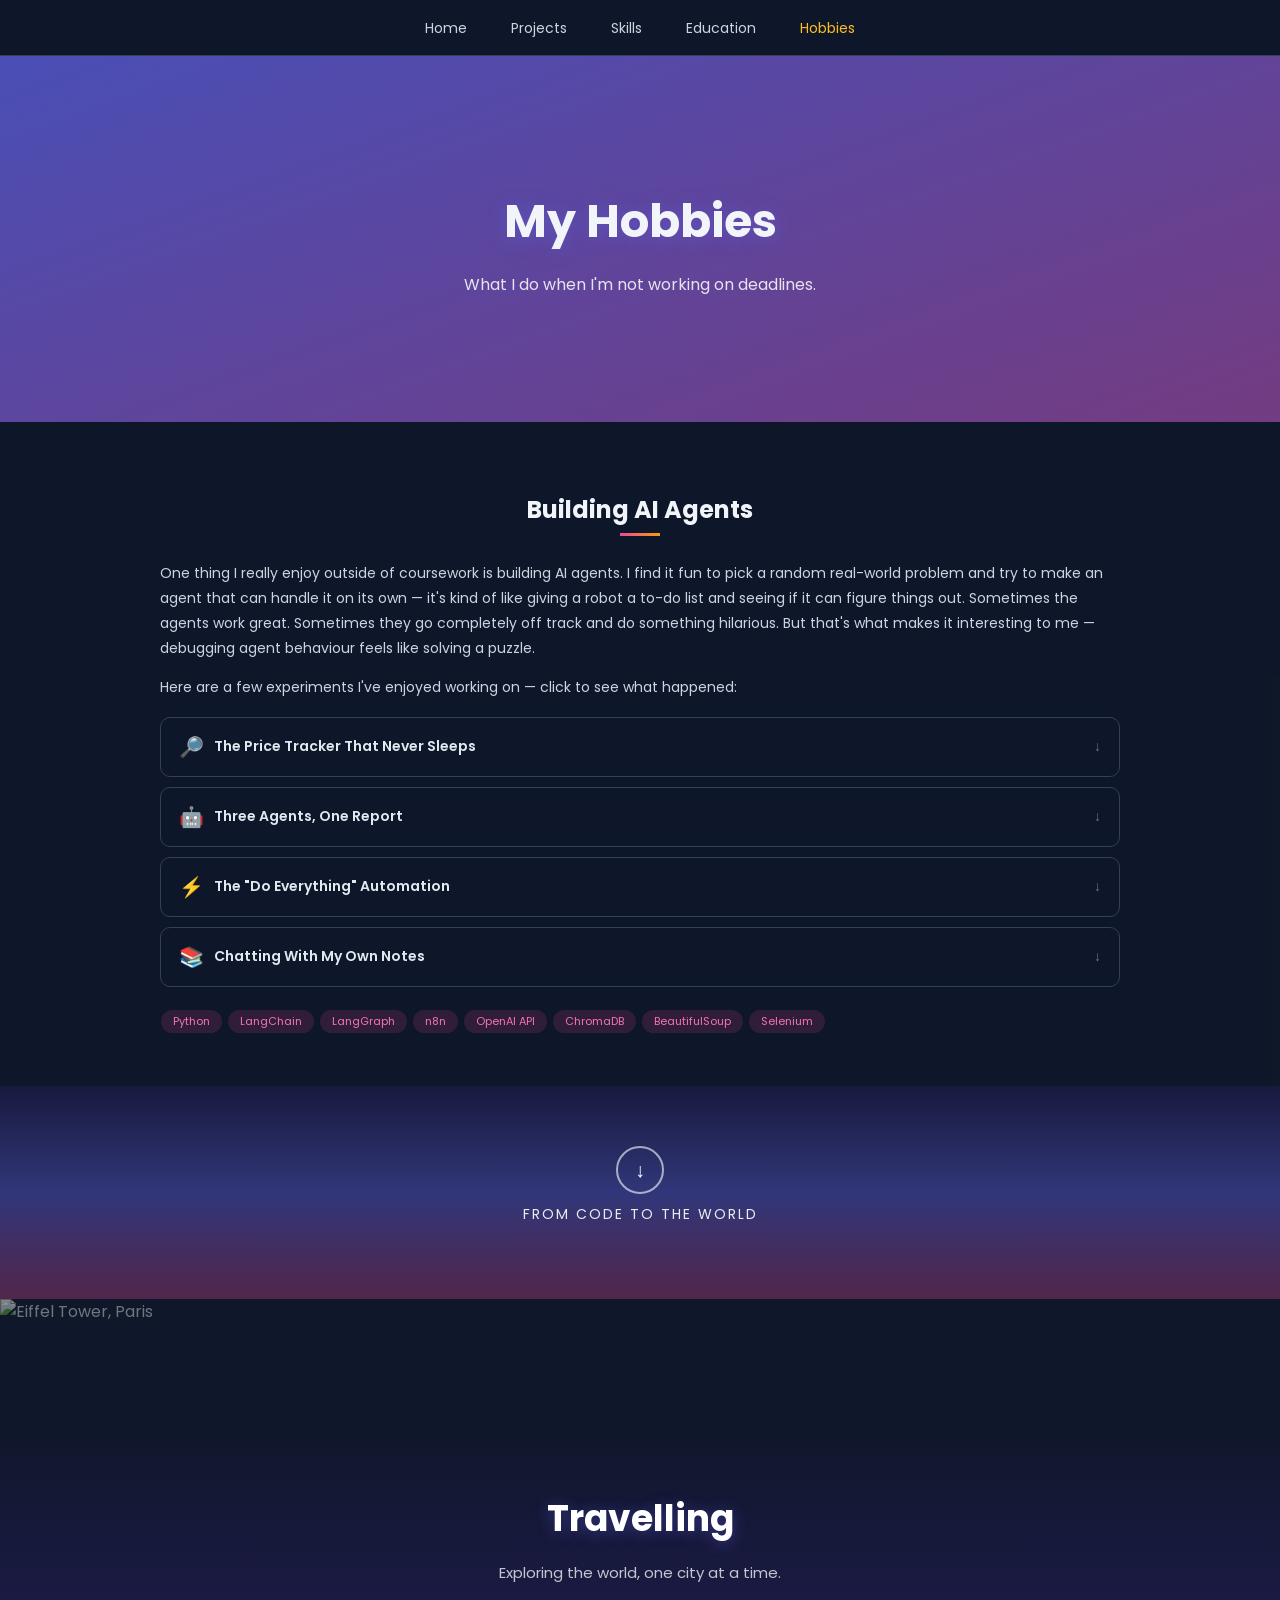
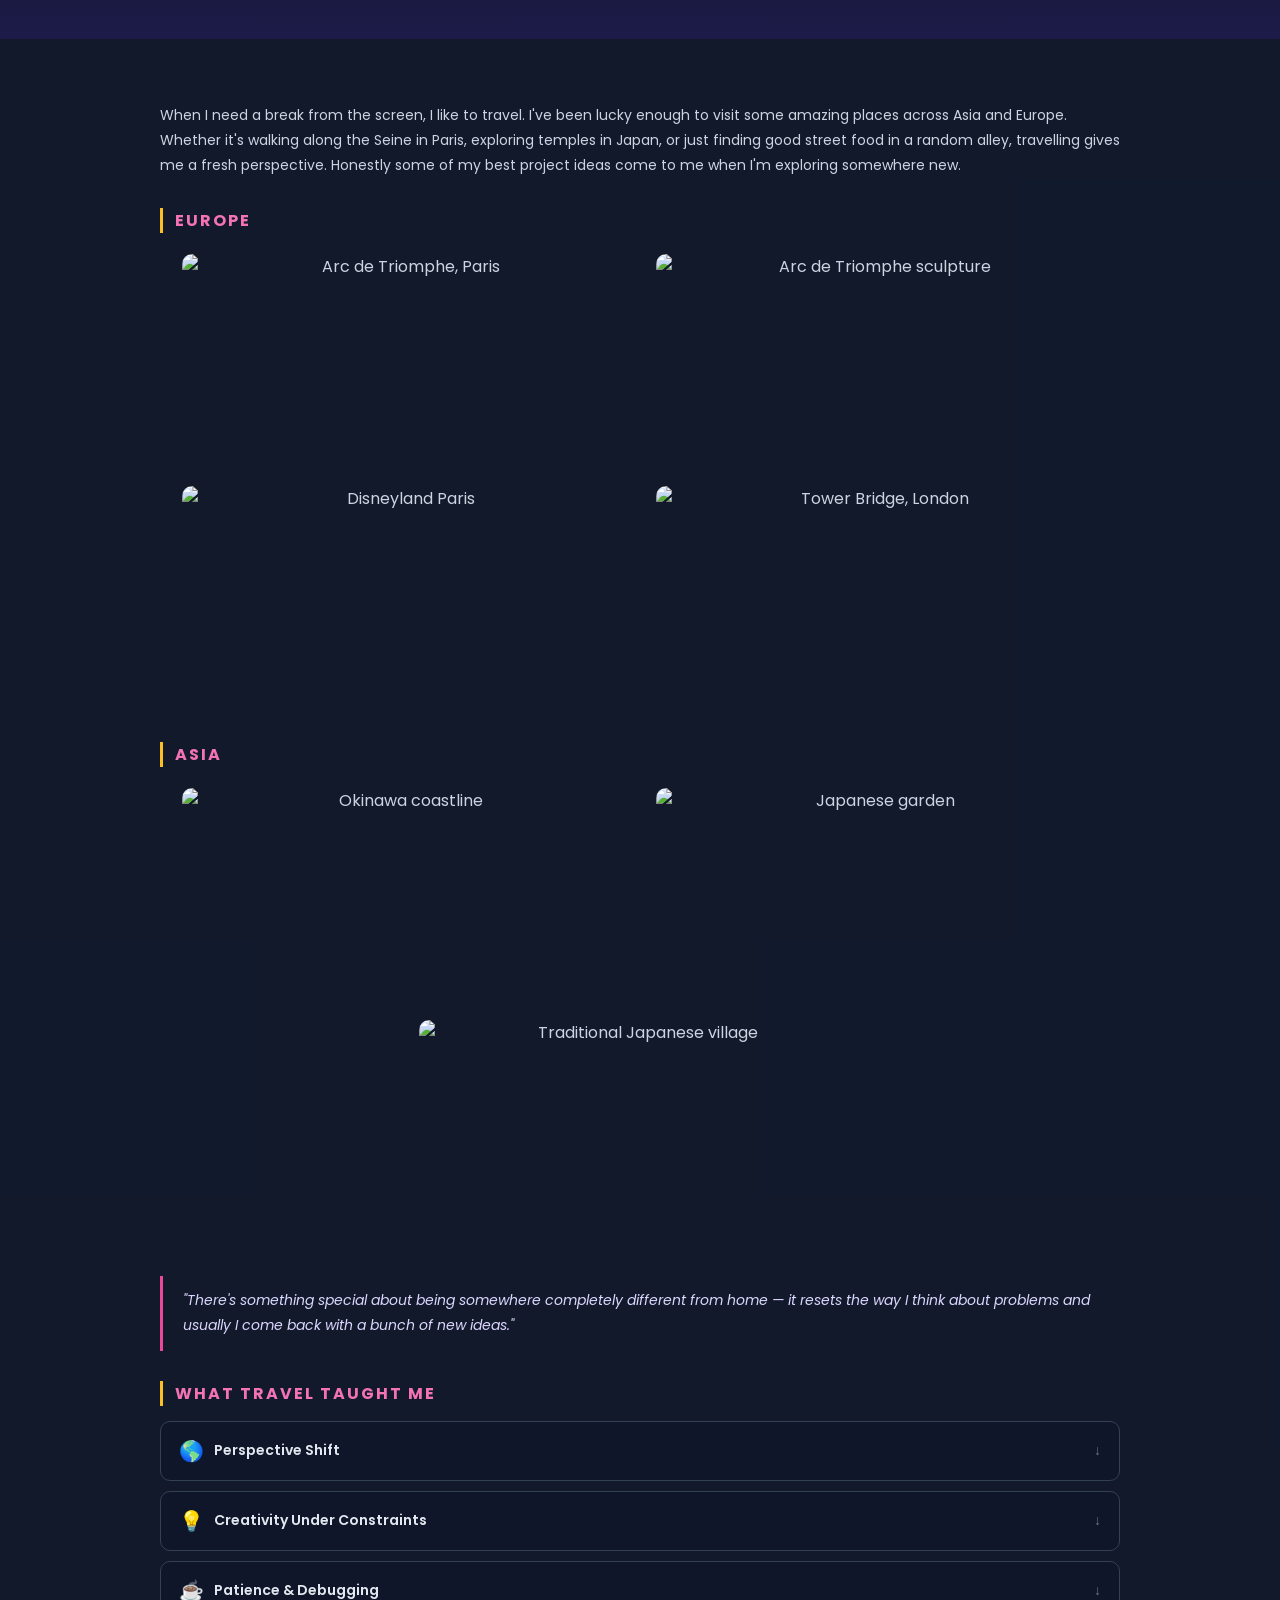
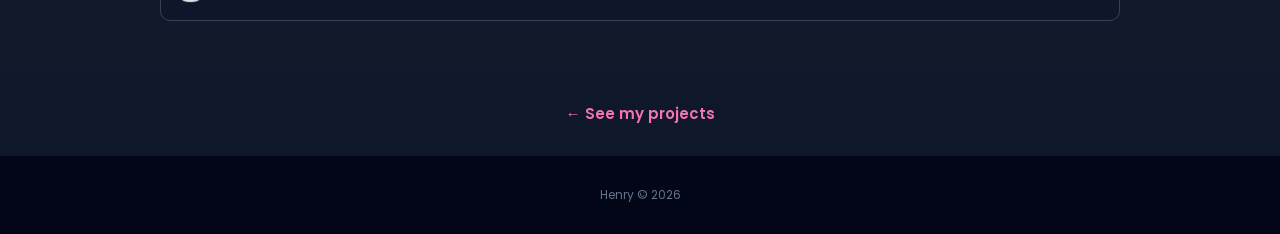
==== hobby.html @ e1df0054 "Add files via upload" ====
<!DOCTYPE html>
<html lang="en">
<head>
    <meta charset="UTF-8">
    <meta name="viewport" content="width=device-width, initial-scale=1.0">
    <title>Henry - Hobbies</title>
    <link rel="stylesheet" href="https://fonts.googleapis.com/css?family=Poppins:400,600">
    <link rel="stylesheet" href="style.css">
</head>
<body>

<nav class="topnav">
    <a href="index.html">Home</a>
    <a href="index.html#projects">Projects</a>
    <a href="index.html#skills">Skills</a>
    <a href="index.html#education">Education</a>
    <a href="hobby.html" class="active">Hobbies</a>
</nav>

<div class="hero" id="top">
    <video autoplay muted loop playsinline class="hero-video">
        <source src="https://assets.mixkit.co/videos/4394/4394-720.mp4" type="video/mp4">
    </video>
    <div class="hero-overlay">
        <h1 class="slide-up">My Hobbies</h1>
        <p class="tagline slide-up delay-1">What I do when I'm not working on deadlines.</p>
    </div>
</div>

<div class="section about-bg" id="agents" style="background-image: url('images/japan-garden-hd.jpg')">
    <div class="wrap">
        <h2>Building AI Agents</h2>
        <div class="line"></div>
        <p>One thing I really enjoy outside of coursework is building AI agents. I find it
        fun to pick a random real-world problem and try to make an agent that can handle it on
        its own &mdash; it's kind of like giving a robot a to-do list and seeing if it can figure
        things out. Sometimes the agents work great. Sometimes they go completely off track
        and do something hilarious. But that's what makes it interesting to me &mdash; debugging
        agent behaviour feels like solving a puzzle.</p>

        <p>Here are a few experiments I've enjoyed working on &mdash; click to see what happened:</p>

        <div class="experiment-list">
            <div class="lesson-card">
                <input type="checkbox" id="exp-1" class="lesson-toggle">
                <label for="exp-1" class="lesson-header">
                    <span class="lesson-icon">&#128270;</span>
                    <span>The Price Tracker That Never Sleeps</span>
                    <span class="lesson-arrow">&darr;</span>
                </label>
                <div class="lesson-body">
                    <p>I built a scraping agent that monitors competitor prices across e-commerce sites
                    every few hours. The fun part was watching it handle sites that kept changing their
                    HTML layout &mdash; I had to teach it to adapt on the fly using Playwright and
                    BeautifulSoup. It now sends me a Telegram alert whenever a price drops by more than
                    10%.</p>
                </div>
            </div>
            <div class="lesson-card">
                <input type="checkbox" id="exp-2" class="lesson-toggle">
                <label for="exp-2" class="lesson-header">
                    <span class="lesson-icon">&#129302;</span>
                    <span>Three Agents, One Report</span>
                    <span class="lesson-arrow">&darr;</span>
                </label>
                <div class="lesson-body">
                    <p>I tried setting up a multi-agent pipeline where Agent A scrapes news articles,
                    Agent B cleans and extracts key facts, and Agent C writes a summary report. The
                    first few runs were a disaster &mdash; Agent C once wrote a report entirely about
                    football because Agent B passed it the wrong data. Getting them to coordinate
                    properly using LangGraph taught me a lot about error handling and pipeline design.</p>
                </div>
            </div>
            <div class="lesson-card">
                <input type="checkbox" id="exp-3" class="lesson-toggle">
                <label for="exp-3" class="lesson-header">
                    <span class="lesson-icon">&#9889;</span>
                    <span>The "Do Everything" Automation</span>
                    <span class="lesson-arrow">&darr;</span>
                </label>
                <div class="lesson-body">
                    <p>I got really into n8n for a while and tried to automate my entire morning
                    routine &mdash; pull overnight emails, summarise them with an LLM, check my calendar,
                    and send me a daily briefing on Telegram before I even wake up. It mostly works,
                    except the one time it summarised a spam email as "urgent business opportunity"
                    and I almost replied to it.</p>
                </div>
            </div>
            <div class="lesson-card">
                <input type="checkbox" id="exp-4" class="lesson-toggle">
                <label for="exp-4" class="lesson-header">
                    <span class="lesson-icon">&#128218;</span>
                    <span>Chatting With My Own Notes</span>
                    <span class="lesson-arrow">&darr;</span>
                </label>
                <div class="lesson-body">
                    <p>I built a RAG agent that indexes all my university lecture notes and lets me
                    ask questions in plain English. Instead of searching through dozens of PDFs before
                    an exam, I can just ask "What's the difference between LSTM and GRU?" and get an
                    answer with the exact source. It's genuinely the most useful thing I've built for
                    myself.</p>
                </div>
            </div>
        </div>

        <div class="pill-list" style="margin-top: 20px;">
            <span class="pill">Python</span>
            <span class="pill">LangChain</span>
            <span class="pill">LangGraph</span>
            <span class="pill">n8n</span>
            <span class="pill">OpenAI API</span>
            <span class="pill">ChromaDB</span>
            <span class="pill">BeautifulSoup</span>
            <span class="pill">Selenium</span>
        </div>
    </div>
</div>

<div class="hobby-divider" style="background-image: url('images/japan-garden-hd.jpg')">
    <div class="hobby-divider-overlay">
        <span class="hobby-divider-icon">&darr;</span>
        <p>From code to the world</p>
    </div>
</div>

<div class="travel-banner" id="travel">
    <img src="images/paris-eiffel-hd.jpg" alt="Eiffel Tower, Paris">
    <div class="travel-banner-text">
        <h2>Travelling</h2>
        <p>Exploring the world, one city at a time.</p>
    </div>
</div>

<div class="section section-dark about-bg" style="background-image: url('images/tower-bridge-hd.jpg')">
    <div class="wrap">
        <p>When I need a break from the screen, I like to travel. I've been lucky enough to
        visit some amazing places across Asia and Europe. Whether it's walking along the Seine
        in Paris, exploring temples in Japan, or just finding good street food in a random
        alley, travelling gives me a fresh perspective. Honestly some of my best project ideas
        come to me when I'm exploring somewhere new.</p>

        <h3 class="dest-title">Europe</h3>
        <div class="dest-grid">
            <div class="dest-card">
                <img src="images/paris-arc.png" alt="Arc de Triomphe, Paris">
                <div class="dest-overlay">
                    <span class="dest-label">Arc de Triomphe</span>
                    <span class="dest-location">Paris, France</span>
                </div>
            </div>
            <div class="dest-card">
                <img src="images/paris-sculpture.png" alt="Arc de Triomphe sculpture">
                <div class="dest-overlay">
                    <span class="dest-label">Le Triomphe</span>
                    <span class="dest-location">Paris, France</span>
                </div>
            </div>
            <div class="dest-card">
                <img src="images/paris-disney.png" alt="Disneyland Paris">
                <div class="dest-overlay">
                    <span class="dest-label">Disneyland</span>
                    <span class="dest-location">Paris, France</span>
                </div>
            </div>
            <div class="dest-card">
                <img src="images/london-bridge.png" alt="Tower Bridge, London">
                <div class="dest-overlay">
                    <span class="dest-label">Tower Bridge</span>
                    <span class="dest-location">London, UK</span>
                </div>
            </div>
        </div>

        <h3 class="dest-title">Asia</h3>
        <div class="dest-grid">
            <div class="dest-card">
                <img src="images/okinawa-ocean.png" alt="Okinawa coastline">
                <div class="dest-overlay">
                    <span class="dest-label">Cape Manzamo</span>
                    <span class="dest-location">Okinawa, Japan</span>
                </div>
            </div>
            <div class="dest-card">
                <img src="images/japan-garden.png" alt="Japanese garden">
                <div class="dest-overlay">
                    <span class="dest-label">Traditional Garden</span>
                    <span class="dest-location">Kobe, Japan</span>
                </div>
            </div>
            <div class="dest-card">
                <img src="images/japan-street.png" alt="Traditional Japanese village">
                <div class="dest-overlay">
                    <span class="dest-label">Ise Old Town</span>
                    <span class="dest-location">Mie, Japan</span>
                </div>
            </div>
        </div>

        <div class="travel-quote">
            <p>"There's something special about being somewhere completely different from home &mdash;
            it resets the way I think about problems and usually I come back with a bunch of
            new ideas."</p>
        </div>

        <h3 class="dest-title">What Travel Taught Me</h3>
        <div class="travel-lessons">
            <div class="lesson-card">
                <input type="checkbox" id="lesson-1" class="lesson-toggle">
                <label for="lesson-1" class="lesson-header">
                    <span class="lesson-icon">&#127758;</span>
                    <span>Perspective Shift</span>
                    <span class="lesson-arrow">&darr;</span>
                </label>
                <div class="lesson-body">
                    <p>Seeing how different cultures solve everyday problems &mdash; from Tokyo's train system
                    to London's public signage &mdash; changed how I approach UX and system design. Simple
                    solutions that just work are always the hardest to build.</p>
                </div>
            </div>
            <div class="lesson-card">
                <input type="checkbox" id="lesson-2" class="lesson-toggle">
                <label for="lesson-2" class="lesson-header">
                    <span class="lesson-icon">&#128161;</span>
                    <span>Creativity Under Constraints</span>
                    <span class="lesson-arrow">&darr;</span>
                </label>
                <div class="lesson-body">
                    <p>Navigating a city where I don't speak the language forced me to think creatively.
                    That same resourcefulness carries into coding &mdash; when the obvious solution won't
                    work, I've learned to look at the problem from a completely different angle.</p>
                </div>
            </div>
            <div class="lesson-card">
                <input type="checkbox" id="lesson-3" class="lesson-toggle">
                <label for="lesson-3" class="lesson-header">
                    <span class="lesson-icon">&#9749;</span>
                    <span>Patience &amp; Debugging</span>
                    <span class="lesson-arrow">&darr;</span>
                </label>
                <div class="lesson-body">
                    <p>Getting lost in Osaka at midnight with a dead phone taught me patience like no
                    production bug ever could. Travel and debugging share the same truth: stay calm,
                    break the problem into smaller pieces, and keep moving forward.</p>
                </div>
            </div>
        </div>
    </div>
</div>

<div class="back-link">
    <a href="index.html#projects">&#8592; See my projects</a>
</div>

<footer class="footer">
    <p>Henry &copy; 2026</p>
</footer>

</body>
</html>
---- style.css ----
html {
    scroll-behavior: smooth;
}

body {
    font-family: 'Poppins', sans-serif;
    margin: 0;
    background-color: #0f172a;
    color: #cbd5e1;
}

h1, h2, h3 {
    color: #f1f5f9;
}

a {
    color: #f472b6;
}

@keyframes fadeInUp {
    from { opacity: 0; transform: translateY(20px); }
    to { opacity: 1; transform: translateY(0); }
}

@keyframes gradient-shift {
    0% { background-position: 0% 50%; }
    50% { background-position: 100% 50%; }
    100% { background-position: 0% 50%; }
}


.topnav {
    position: sticky;
    top: 0;
    background: rgba(15,23,42,0.95);
    text-align: center;
    padding: 15px 0;
    z-index: 10;
    border-bottom: 1px solid #334155;
}

.topnav a {
    color: #cbd5e1;
    text-decoration: none;
    padding: 10px 20px;
    font-size: 14px;
    transition: 0.3s;
}

.topnav a:hover {
    color: #f472b6;
}

.topnav a.active {
    color: #fbbf24;
}

.hero {
    position: relative;
    overflow: hidden;
}

.hero-video {
    position: absolute;
    top: 0;
    left: 0;
    width: 100%;
    height: 100%;
    object-fit: cover;
}

.hero-overlay {
    position: relative;
    background: linear-gradient(160deg, rgba(99,102,241,0.7), rgba(236,72,153,0.55), rgba(245,158,11,0.4));
    background-size: 300% 300%;
    animation: gradient-shift 8s ease infinite;
    text-align: center;
    padding: 100px 30px;
    color: #fff;
}

.hero-photo {
    width: 120px;
    height: 120px;
    border-radius: 50%;
    object-fit: cover;
    border: 4px solid rgba(255,255,255,0.7);
    box-shadow: 0 0 25px rgba(236,72,153,0.4);
    margin-bottom: 15px;
}

.hero h1 {
    font-size: 46px;
    margin-bottom: 5px;
    text-shadow: 0 2px 18px rgba(99,102,241,0.4);
}

.hero .tagline {
    font-size: 16px;
    color: rgba(255,255,255,0.85);
    margin-bottom: 25px;
}

.hero-stats span {
    display: inline-block;
    background-color: rgba(15,23,42,0.7);
    color: #fff;
    padding: 8px 18px;
    border-radius: 20px;
    font-size: 13px;
    margin: 4px;
    border: 1px solid rgba(255,255,255,0.25);
    transition: 0.3s;
}

.hero-stats span:hover {
    background-color: rgba(236,72,153,0.6);
    transform: translateY(-2px);
}

@keyframes slide-up {
    from { transform: translateY(35px); opacity: 0; }
    to { transform: translateY(0); opacity: 1; }
}

@keyframes bounce-down {
    0%, 100% { transform: translateY(0); }
    50% { transform: translateY(10px); }
}

.scroll-hint {
    display: inline-block;
    margin-top: 22px;
    font-size: 26px;
    color: rgba(255,255,255,0.6);
    animation: bounce-down 1.8s ease-in-out infinite;
}

.quick-links {
    text-align: center;
    margin-top: 18px;
}

.quick-link {
    display: inline-block;
    background: #1e293b;
    border: 1px solid #334155;
    border-radius: 14px;
    padding: 14px 22px;
    margin: 6px;
    text-align: center;
    text-decoration: none;
    color: #e2e8f0;
    transition: 0.3s;
    vertical-align: top;
    width: 18%;
}

.quick-link:hover {
    transform: translateY(-4px);
    box-shadow: 0 8px 24px rgba(236,72,153,0.2);
    border-color: #ec4899;
    color: #f472b6;
}

.quick-icon {
    display: block;
    font-size: 24px;
    margin-bottom: 6px;
}

.quick-title {
    font-size: 12px;
    color: #f1f5f9;
    font-weight: 600;
}

.slide-up {
    animation: slide-up 0.9s ease forwards;
}

.delay-1 {
    opacity: 0;
    animation-delay: 0.25s;
}

.delay-2 {
    opacity: 0;
    animation-delay: 0.5s;
}

@keyframes scroll-left {
    from { transform: translateX(0); }
    to { transform: translateX(-50%); }
}

.marquee {
    overflow: hidden;
    white-space: nowrap;
    background: linear-gradient(90deg, #6366f1, #ec4899, #f59e0b, #06b6d4);
    padding: 10px 0;
}

.marquee-track {
    display: inline-block;
    animation: scroll-left 25s linear infinite;
}

.marquee-track span {
    font-size: 13px;
    color: #fff;
    font-weight: 600;
    padding: 0 20px;
}

.parallax {
    background-attachment: fixed;
    background-position: center;
    background-size: cover;
    height: 220px;
}

.section {
    padding: 50px 0;
}

.section-dark {
    background-color: #1e293b;
}

.wrap {
    max-width: 960px;
    margin: 0 auto;
    padding: 0 30px;
}

.section h2 {
    text-align: center;
    margin-bottom: 6px;
    font-size: 24px;
}

.line {
    width: 40px;
    height: 3px;
    background: linear-gradient(90deg, #ec4899, #f59e0b);
    margin: 0 auto 25px auto;
}

.section p {
    line-height: 1.8;
    font-size: 14px;
}

.about-bg {
    background-size: cover;
    background-position: center;
    background-attachment: fixed;
    position: relative;
}

.about-bg::before {
    content: '';
    position: absolute;
    top: 0;
    left: 0;
    right: 0;
    bottom: 0;
    background: rgba(15,23,42,0.88);
}

.about-bg .wrap {
    position: relative;
}

.about-row {
    text-align: center;
}

.about-photo {
    display: inline-block;
    width: 150px;
    height: 150px;
    border-radius: 50%;
    border: 3px solid #ec4899;
    object-fit: cover;
    margin-bottom: 15px;
    transition: 0.4s;
}

.about-photo:hover {
    box-shadow: 0 5px 25px rgba(236,72,153,0.35);
}

.about-hint {
    font-size: 13px;
    color: #e2e8f0;
    text-align: center;
    background: rgba(15,23,42,0.7);
    display: inline-block;
    padding: 4px 14px;
    border-radius: 20px;
    margin-bottom: 14px;
}

.about-radio {
    display: none;
}

.about-bubbles {
    text-align: center;
    margin-bottom: 12px;
}

.about-bubble {
    display: inline-block;
    padding: 9px 20px;
    margin: 5px;
    border-radius: 25px;
    font-size: 13px;
    cursor: pointer;
    background: #1e293b;
    color: #f9a8d4;
    font-weight: 600;
    border: 2px solid #ec4899;
    box-shadow: 0 2px 8px rgba(0,0,0,0.3);
    transition: 0.3s;
}

.about-bubble:hover {
    background-color: rgba(236,72,153,0.22);
    transform: translateY(-3px);
    box-shadow: 0 5px 18px rgba(236,72,153,0.2);
}

#tab-who:checked ~ .about-bubbles label[for="tab-who"],
#tab-journey:checked ~ .about-bubbles label[for="tab-journey"],
#tab-now:checked ~ .about-bubbles label[for="tab-now"],
#tab-travel:checked ~ .about-bubbles label[for="tab-travel"] {
    background: linear-gradient(135deg, #6366f1, #ec4899);
    color: #fff;
    border-color: #6366f1;
    box-shadow: 0 5px 22px rgba(236,72,153,0.35);
}

.about-panel {
    display: none;
    text-align: left;
    animation: fadeInUp 0.4s ease;
    background: rgba(15,23,42,0.9);
    padding: 16px 22px;
    border-radius: 10px;
    border: 1px solid #334155;
    color: #e2e8f0;
    line-height: 1.7;
    font-size: 13.5px;
    margin-bottom: 4px;
}

#tab-who:checked ~ .about-panels #panel-who,
#tab-journey:checked ~ .about-panels #panel-journey,
#tab-now:checked ~ .about-panels #panel-now,
#tab-travel:checked ~ .about-panels #panel-travel {
    display: block;
}

.preview-row {
    text-align: center;
    margin-top: 20px;
}

.preview-card {
    display: inline-block;
    width: 46%;
    margin: 1.5%;
    position: relative;
    overflow: hidden;
    border-radius: 12px;
    vertical-align: top;
}

.preview-card img {
    width: 100%;
    display: block;
    transition: 0.5s;
}

.preview-card:hover img {
    transform: scale(1.06);
    filter: brightness(0.6);
}

.preview-info {
    position: absolute;
    bottom: 0;
    left: 0;
    right: 0;
    background: linear-gradient(transparent, rgba(30,27,75,0.92));
    padding: 50px 20px 20px 20px;
    color: #fff;
}

.preview-info h3 {
    margin-bottom: 6px;
    font-size: 18px;
}

.preview-info p {
    font-size: 13px;
    color: rgba(255,255,255,0.75);
    margin-bottom: 8px;
    line-height: 1.5;
}

.preview-link {
    color: #fbbf24;
    text-decoration: none;
    font-size: 13px;
    font-weight: 600;
    transition: 0.3s;
}

.preview-link:hover {
    color: #fde68a;
}

/* project carousel using hidden radio buttons */
.slide-radio {
    display: none;
}

.slider-wrap {
    overflow: hidden;
    max-width: 920px;
    margin: 0 auto;
    border-radius: 14px;
}

.slider-track {
    display: flex;
    animation: auto-slide 60s infinite;
    transition: transform 0.6s ease;
}

.slider-wrap:hover .slider-track {
    animation-play-state: paused;
}

.slider-wrap:hover .part-track {
    animation-play-state: paused;
}

#proj-1:checked ~ .slider-wrap .slider-track { animation: none; transform: translateX(0); }
#proj-2:checked ~ .slider-wrap .slider-track { animation: none; transform: translateX(-100%); }
#proj-3:checked ~ .slider-wrap .slider-track { animation: none; transform: translateX(-200%); }
#proj-4:checked ~ .slider-wrap .slider-track { animation: none; transform: translateX(-300%); }
#proj-5:checked ~ .slider-wrap .slider-track { animation: none; transform: translateX(-400%); }

@keyframes auto-slide {
    0%, 16%  { transform: translateX(0); }
    20%, 36% { transform: translateX(-100%); }
    40%, 56% { transform: translateX(-200%); }
    60%, 76% { transform: translateX(-300%); }
    80%, 96% { transform: translateX(-400%); }
    100%     { transform: translateX(0); }
}

.slide {
    min-width: 100%;
    box-sizing: border-box;
}

.slide-inner {
    display: flex;
    background: #1e293b;
    border-radius: 14px;
    overflow: hidden;
    border: 1px solid #334155;
    margin: 0 4px;
    min-height: 360px;
}

.slide-img {
    width: 45%;
    height: auto;
    min-height: 360px;
    object-fit: cover;
    object-position: top left;
    background-color: #0f172a;
    flex-shrink: 0;
}

.slide-text {
    flex: 1;
    padding: 28px 28px 20px;
    display: flex;
    flex-direction: column;
    justify-content: center;
}

.proj-category {
    display: inline-block;
    font-size: 10px;
    font-weight: 700;
    text-transform: uppercase;
    letter-spacing: 1.2px;
    padding: 3px 10px;
    border-radius: 20px;
    margin-bottom: 6px;
}

.cat-agent {
    background: rgba(99,102,241,0.2);
    color: #a5b4fc;
}

.cat-data {
    background: rgba(236,72,153,0.2);
    color: #f9a8d4;
}

.cat-app {
    background: rgba(16,185,129,0.2);
    color: #6ee7b7;
}

.cat-pipeline {
    background: rgba(245,158,11,0.2);
    color: #fcd34d;
}

.slide-text h3 {
    margin: 0 0 6px;
    font-size: 19px;
    border-bottom: 2px solid #ec4899;
    padding-bottom: 8px;
}

.slide-text p {
    font-size: 13.5px;
    color: #cbd5e1;
    line-height: 1.75;
    margin: 0;
}

.part-radio {
    display: none;
}

.part-tabs {
    display: flex;
    gap: 0;
    margin-bottom: 12px;
    border-radius: 8px;
    overflow: hidden;
    border: 1px solid #334155;
}

.part-tab {
    flex: 1;
    text-align: center;
    padding: 8px 0;
    font-size: 11px;
    font-weight: 700;
    text-transform: uppercase;
    letter-spacing: 0.6px;
    cursor: pointer;
    background: #0f172a;
    color: #64748b;
    border-right: 1px solid #334155;
    transition: 0.3s;
}

.part-tab:last-child {
    border-right: none;
}

.part-tab:hover {
    color: #f472b6;
    background: #1e293b;
}

input[id$="-p1"]:checked ~ .part-tabs .part-tab:nth-child(1),
input[id$="-p2"]:checked ~ .part-tabs .part-tab:nth-child(2),
input[id$="-p3"]:checked ~ .part-tabs .part-tab:nth-child(3) {
    background: linear-gradient(135deg, #6366f1, #ec4899);
    color: #fff;
    box-shadow: 0 2px 8px rgba(236,72,153,0.2);
}

.part-wrap {
    overflow: hidden;
    border-radius: 8px;
}

.part-track {
    display: flex;
    animation: auto-part 12s infinite;
    transition: transform 0.5s ease;
}

.part-wrap:hover .part-track {
    animation-play-state: paused;
}

input[id$="-p1"]:checked ~ .part-wrap .part-track { animation: none; transform: translateX(0); }
input[id$="-p2"]:checked ~ .part-wrap .part-track { animation: none; transform: translateX(-100%); }
input[id$="-p3"]:checked ~ .part-wrap .part-track { animation: none; transform: translateX(-200%); }

@keyframes auto-part {
    0%, 28%  { transform: translateX(0); }
    33%, 61% { transform: translateX(-100%); }
    66%, 94% { transform: translateX(-200%); }
    100%     { transform: translateX(0); }
}

.part-slide {
    min-width: 100%;
    box-sizing: border-box;
    padding: 14px 18px;
    background: #0f172a;
    border-radius: 8px;
    border-left: 3px solid #6366f1;
}

.pill-list {
    margin-top: 4px;
}

.slider-dots {
    text-align: center;
    padding: 22px 0 5px;
}

.dot {
    display: inline-block;
    width: 13px;
    height: 13px;
    border-radius: 50%;
    background: #334155;
    margin: 0 7px;
    cursor: pointer;
    transition: 0.3s;
    border: 2px solid transparent;
}

.dot:hover {
    background: #ec4899;
}

#proj-1:checked ~ .slider-dots .dot:nth-child(1),
#proj-2:checked ~ .slider-dots .dot:nth-child(2),
#proj-3:checked ~ .slider-dots .dot:nth-child(3),
#proj-4:checked ~ .slider-dots .dot:nth-child(4),
#proj-5:checked ~ .slider-dots .dot:nth-child(5) {
    background: #ec4899;
    border-color: #f9a8d4;
    transform: scale(1.3);
}

.card-grid {
    text-align: center;
}

.card {
    display: inline-block;
    width: 46%;
    margin: 1.5%;
    background-color: #1e293b;
    border-radius: 12px;
    overflow: hidden;
    vertical-align: top;
    transition: 0.3s;
    border: 1px solid #334155;
}

.card:hover {
    transform: translateY(-5px);
    box-shadow: 0 10px 30px rgba(236,72,153,0.18);
    border-color: #ec4899;
}

.card img {
    width: 100%;
    height: 200px;
    object-fit: cover;
    object-position: top left;
    display: block;
    background-color: #0f172a;
}

.card-body {
    padding: 18px 20px;
}

.card-body h3 {
    font-size: 16px;
    margin-bottom: 8px;
}

.card-body p {
    font-size: 13px;
    line-height: 1.6;
    margin-bottom: 10px;
}

.pill {
    display: inline-block;
    background-color: rgba(236,72,153,0.15);
    color: #f472b6;
    padding: 3px 12px;
    border-radius: 20px;
    font-size: 11px;
    margin: 3px 1px;
    transition: .3s;
}

.pill:hover {
    color: #fff;
    transform: translateY(-1px);
}

.pill.green {
    background-color: rgba(52,211,153,0.15);
    color: #6ee7b7;
}
.pill.green:hover { background-color: #34d399; }

.pill.blue {
    background-color: rgba(96,165,250,0.15);
    color: #93c5fd;
}
.pill.blue:hover { background-color: #60a5fa; }

.pill.amber {
    background-color: rgba(251,191,36,0.15);
    color: #fde68a;
}
.pill.amber:hover { background-color: #fbbf24; color: #1e1b4b; }

.pill.purple {
    background-color: rgba(167,139,250,0.15);
    color: #c4b5fd;
}
.pill.purple:hover { background-color: #a78bfa; }

.pill.pink {
    background-color: rgba(236,72,153,0.15);
    color: #f9a8d4;
}
.pill.pink:hover { background-color: #ec4899; }

.skill-group {
    margin-bottom: 22px;
    text-align: center;
}

.skill-group h3 {
    font-size: 14px;
    color: #e2e8f0;
    margin-bottom: 8px;
    text-transform: uppercase;
}

.timeline-item {
    border-left: 3px solid #ec4899;
    padding-left: 22px;
    margin-bottom: 28px;
}

.timeline-item h3 {
    font-size: 16px;
    margin-bottom: 2px;
}

.time {
    color: #fbbf24;
    font-size: 12px;
    margin-top: 0;
    margin-bottom: 8px;
}

.cert-card {
    display: inline-block;
    background-color: #1e293b;
    padding: 18px 24px;
    border-radius: 10px;
    border-left: 4px solid #fbbf24;
    transition: 0.3s;
}

.cert-card:hover {
    box-shadow: 0 5px 20px rgba(245,158,11,0.18);
    transform: translateY(-3px);
}

.cert-card h3 {
    font-size: 15px;
    margin: 0 0 4px 0;
}

.cert-card p {
    font-size: 13px;
    color: #94a3b8;
    margin: 0;
}

.lang-row {
    margin-top: 20px;
    text-align: center;
}

.lang-item {
    display: inline-block;
    width: 28%;
    text-align: center;
    vertical-align: top;
    transition: 0.3s;
}

.lang-item:hover {
    transform: translateY(-3px);
}

.lang-item h3 {
    font-size: 15px;
    margin-bottom: 2px;
    color: #f472b6;
}

.lang-item p {
    font-size: 12px;
    color: #94a3b8;
}

.contact-section {
    background: linear-gradient(135deg, #6366f1, #ec4899, #f59e0b);
    background-size: 300% 300%;
    animation: gradient-shift 8s ease infinite;
    padding: 55px 30px;
}

.contact-inner {
    max-width: 700px;
    margin: 0 auto;
}

.contact-section h2 {
    margin-bottom: 8px;
    font-size: 30px;
    text-align: left;
    text-shadow: 0 2px 10px rgba(0,0,0,0.12);
}

.contact-section .line {
    margin: 10px 0 20px 0;
    background-color: rgba(255,255,255,0.5);
}

.contact-section p {
    color: rgba(255,255,255,0.94);
    font-size: 15px;
    line-height: 1.8;
    margin-bottom: 14px;
    text-align: left;
}

.thanks-note {
    font-size: 13px;
    font-style: italic;
    opacity: 0.7;
    margin-top: 6px;
}

.cta-btn {
    display: inline-block;
    background-color: #fff;
    color: #6366f1;
    padding: 11px 30px;
    border-radius: 25px;
    text-decoration: none;
    font-weight: 600;
    font-size: 14px;
    margin-top: 15px;
    transition: 0.3s;
}

.cta-btn:hover {
    background-color: #fbbf24;
    color: #1e1b4b;
    transform: translateY(-3px);
    box-shadow: 0 6px 22px rgba(0,0,0,0.2);
}

.footer {
    background-color: #020617;
    text-align: center;
    padding: 18px;
    font-size: 12px;
    color: #64748b;
}

.experiment-list {
    display: flex;
    flex-direction: column;
    gap: 10px;
    margin-top: 16px;
}

.lesson-toggle {
    display: none;
}

.travel-lessons {
    display: flex;
    flex-direction: column;
    gap: 10px;
}

.lesson-card {
    border-radius: 10px;
    overflow: hidden;
    background: rgba(15,23,42,0.9);
    border: 1px solid #334155;
}

.lesson-header {
    display: flex;
    align-items: center;
    gap: 10px;
    padding: 14px 18px;
    cursor: pointer;
    font-weight: 600;
    font-size: 14px;
    color: #e2e8f0;
    transition: 0.3s;
}

.lesson-header:hover {
    background: rgba(99,102,241,0.1);
    color: #a5b4fc;
}

.lesson-icon {
    font-size: 20px;
}

.lesson-arrow {
    margin-left: auto;
    font-size: 14px;
    color: #64748b;
    transition: transform 0.3s;
}

.lesson-body {
    max-height: 0;
    overflow: hidden;
    transition: max-height 0.4s ease, padding 0.4s ease;
    padding: 0 18px;
}

.lesson-body p {
    font-size: 13px;
    color: #cbd5e1;
    line-height: 1.7;
    margin: 0;
}

.lesson-toggle:checked + .lesson-header + .lesson-body {
    max-height: 200px;
    padding: 0 18px 16px;
}

.lesson-toggle:checked + .lesson-header .lesson-arrow {
    transform: rotate(180deg);
}

.lesson-toggle:checked + .lesson-header {
    color: #a5b4fc;
    background: rgba(99,102,241,0.08);
}

.hobby-img {
    width: 100%;
    border-radius: 10px;
    margin: 12px 0;
    transition: 0.3s;
}

.hobby-img:hover {
    opacity: 0.85;
    transform: scale(1.01);
}

.travel-banner {
    position: relative;
    overflow: hidden;
    height: 340px;
}

.travel-banner img {
    width: 100%;
    height: 100%;
    object-fit: cover;
    filter: brightness(0.55);
}

.travel-banner-text {
    position: absolute;
    bottom: 0;
    left: 0;
    right: 0;
    text-align: center;
    padding: 40px 20px;
    background: linear-gradient(transparent, rgba(30,27,75,0.92));
}

.travel-banner-text h2 {
    font-size: 36px;
    margin-bottom: 4px;
    color: #fff;
    text-shadow: 0 2px 15px rgba(99,102,241,0.4);
}

.travel-banner-text p {
    color: rgba(255,255,255,0.75);
    font-size: 15px;
}

.dest-title {
    color: #f472b6;
    font-size: 16px;
    text-transform: uppercase;
    letter-spacing: 2px;
    margin-top: 30px;
    margin-bottom: 15px;
    padding-left: 12px;
    border-left: 3px solid #fbbf24;
}

.dest-grid {
    text-align: center;
    margin-bottom: 10px;
}

.dest-card {
    display: inline-block;
    width: 46%;
    margin: 6px 1.5%;
    position: relative;
    overflow: hidden;
    border-radius: 10px;
    vertical-align: top;
}

.dest-card img {
    width: 100%;
    height: 220px;
    object-fit: cover;
    display: block;
    transition: 0.5s;
}

.dest-card:hover img {
    transform: scale(1.08);
    filter: brightness(0.65);
}

.dest-overlay {
    position: absolute;
    bottom: 0;
    left: 0;
    right: 0;
    padding: 35px 14px 14px 14px;
    background: linear-gradient(transparent, rgba(0,0,0,0.75));
    opacity: 0;
    transition: 0.4s;
}

.dest-card:hover .dest-overlay {
    opacity: 1;
}

.dest-label {
    display: block;
    color: #fff;
    font-weight: 600;
    font-size: 15px;
}

.dest-location {
    display: block;
    color: #fbbf24;
    font-size: 12px;
    margin-top: 2px;
}

.travel-quote {
    border-left: 3px solid #ec4899;
    padding: 12px 20px;
    margin-top: 30px;
}

.travel-quote p {
    font-style: italic;
    color: #ddd6fe;
    font-size: 14px;
    margin: 0;
}

.hobby-divider {
    background-size: cover;
    background-position: center;
    background-attachment: fixed;
}

.hobby-divider-overlay {
    background: linear-gradient(180deg, rgba(30,27,75,0.6), rgba(99,102,241,0.4), rgba(236,72,153,0.3));
    text-align: center;
    padding: 60px 20px;
}

.hobby-divider-icon {
    display: inline-block;
    width: 44px;
    height: 44px;
    line-height: 44px;
    border: 2px solid rgba(255,255,255,0.6);
    border-radius: 50%;
    color: #fff;
    font-size: 20px;
    transition: 0.3s;
}

.hobby-divider-overlay p {
    color: rgba(255,255,255,0.9);
    font-size: 14px;
    letter-spacing: 2px;
    text-transform: uppercase;
    margin-top: 10px;
}

.back-link {
    text-align: center;
    padding: 30px;
}

.back-link a {
    color: #f472b6;
    text-decoration: none;
    font-size: 15px;
    font-weight: 600;
    transition: 0.3s;
}

.back-link a:hover {
    color: #fbbf24;
}

/* mobile */
@media (max-width: 768px) {
    .hero h1 { font-size: 32px; }
    .hero-overlay { padding: 50px 15px; }
    .hero-stats span { font-size: 11px; padding: 6px 12px; }

    .wrap { padding: 20px 18px; }

    .slide-inner { flex-direction: column; min-height: auto; }
    .slide-img { width: 100%; min-height: 200px; }
    .slide-text { padding: 18px 16px 14px; }
    .slider-wrap { border-radius: 10px; }

    .skill-group { width: auto; display: block; margin: 8px 0; }
    .timeline-item { display: block; }

    .contact-section { padding: 35px 18px; }
    .contact-section h2 { font-size: 22px; }

    .parallax { height: 140px; background-attachment: scroll; }

    .dest-card { width: 90%; margin: 6px auto; display: block; }
    .dest-grid { text-align: center; }
    .travel-banner { height: 200px; }
}

@media (max-width: 480px) {
    .hero h1 { font-size: 26px; }
    .tagline { font-size: 14px; }
    .part-tab { font-size: 9px; padding: 6px 0; }
}
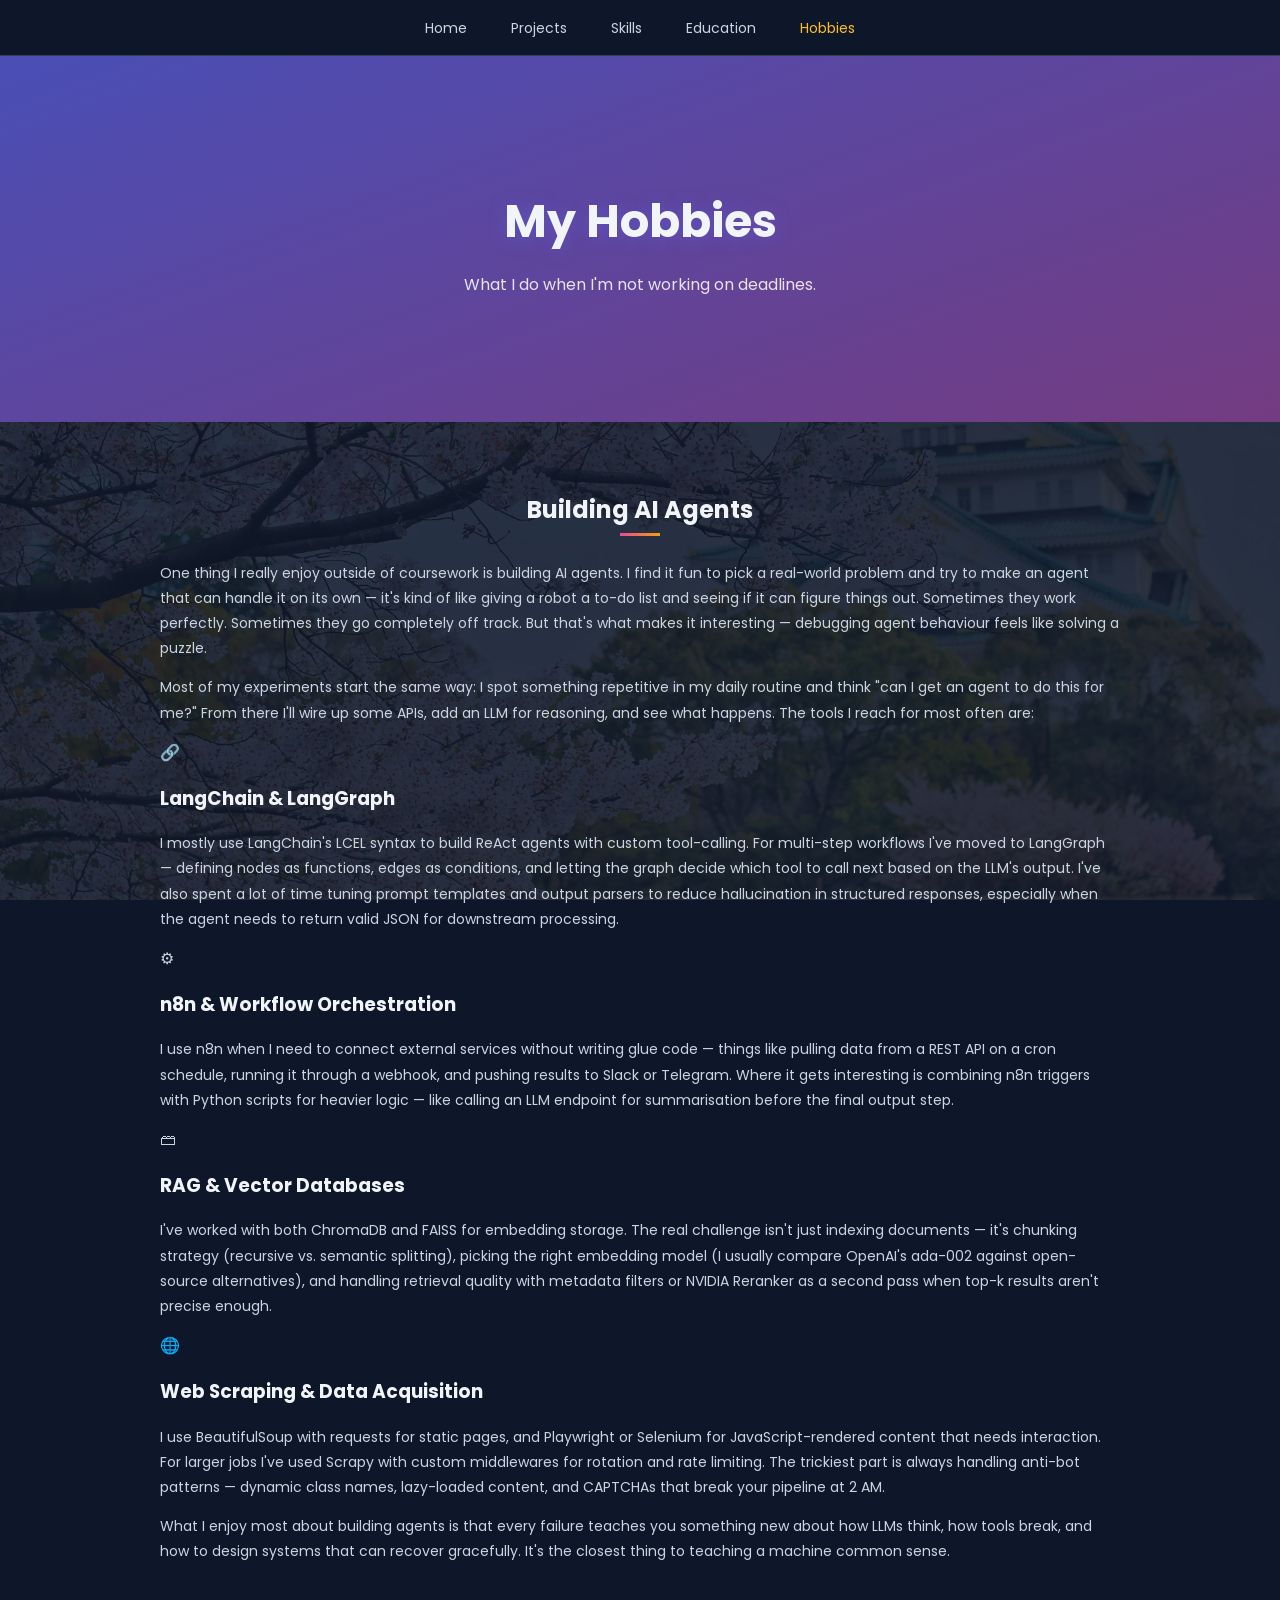
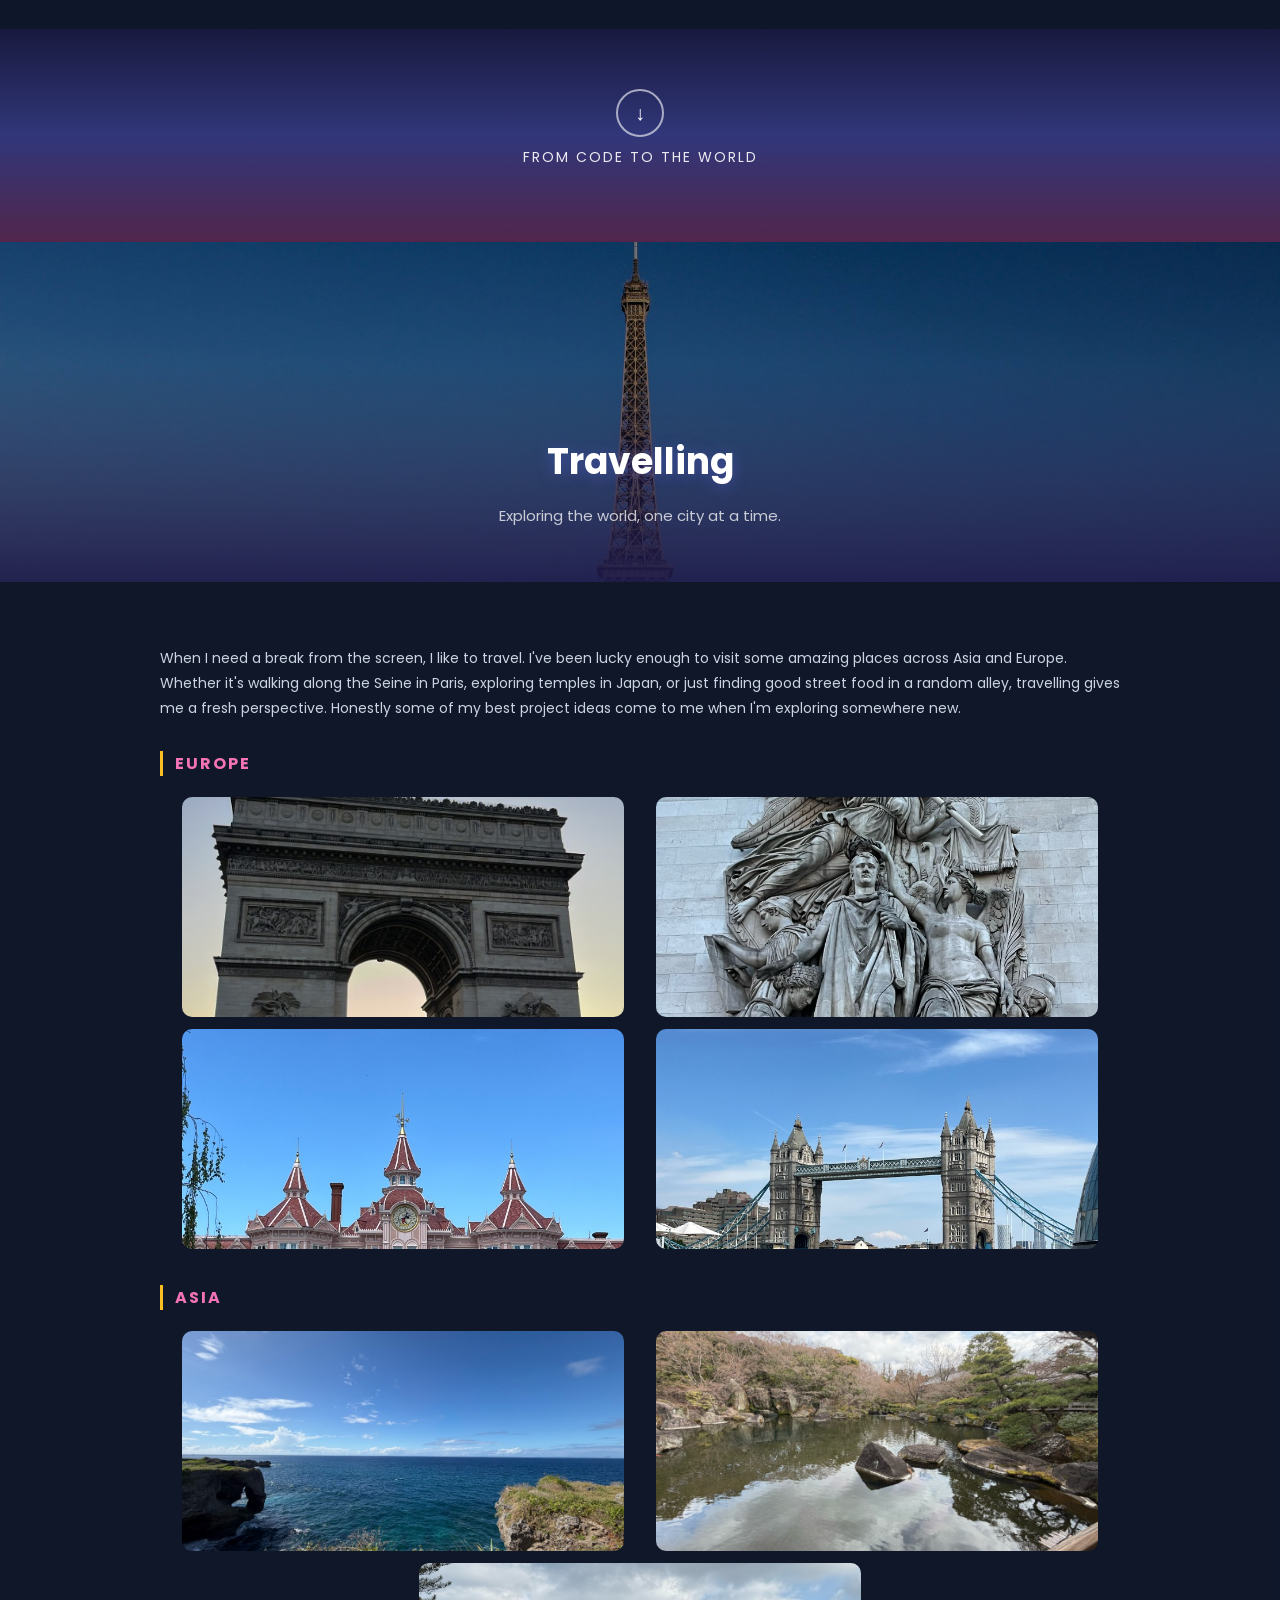
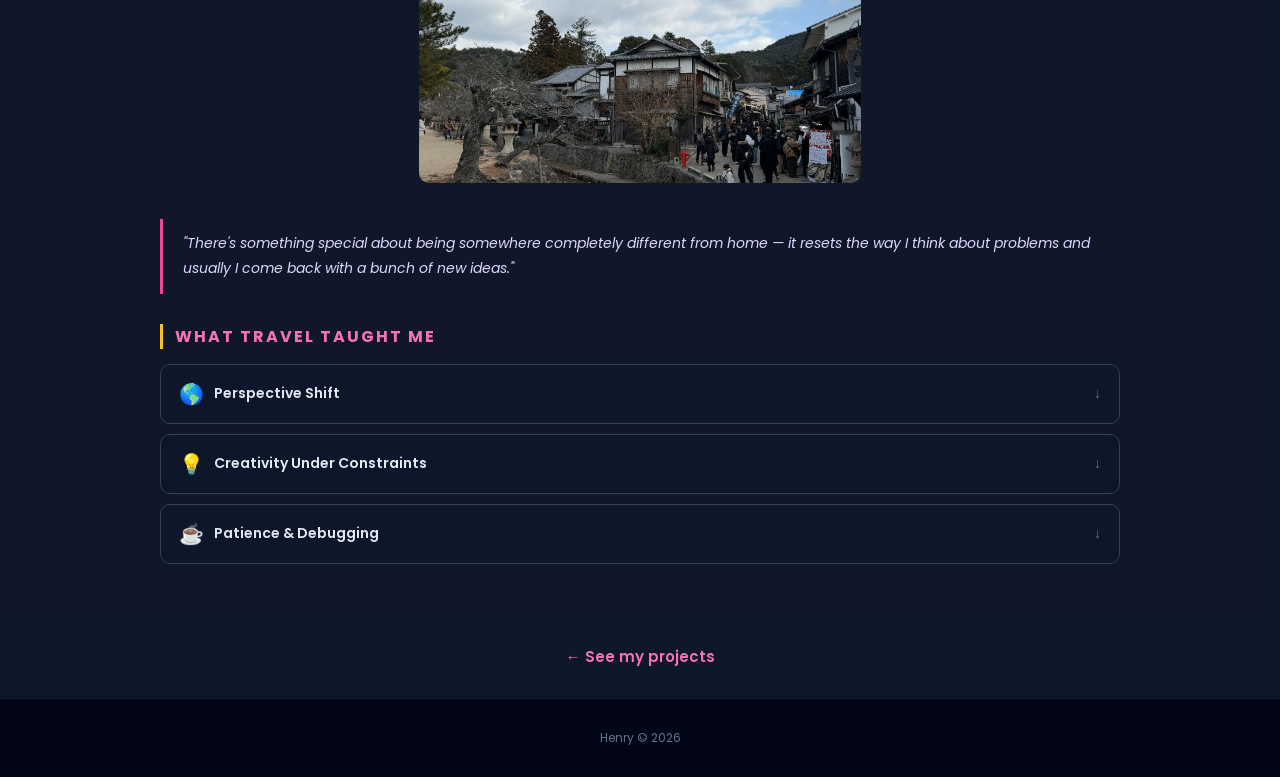
==== commit e0ff0b9d: "Update hobby.html" ====
--- a/hobby.html
+++ b/hobby.html
@@ -32,87 +32,64 @@
         <h2>Building AI Agents</h2>
         <div class="line"></div>
         <p>One thing I really enjoy outside of coursework is building AI agents. I find it
-        fun to pick a random real-world problem and try to make an agent that can handle it on
+        fun to pick a real-world problem and try to make an agent that can handle it on
         its own &mdash; it's kind of like giving a robot a to-do list and seeing if it can figure
-        things out. Sometimes the agents work great. Sometimes they go completely off track
-        and do something hilarious. But that's what makes it interesting to me &mdash; debugging
-        agent behaviour feels like solving a puzzle.</p>
-
-        <p>Here are a few experiments I've enjoyed working on &mdash; click to see what happened:</p>
-
-        <div class="experiment-list">
-            <div class="lesson-card">
-                <input type="checkbox" id="exp-1" class="lesson-toggle">
-                <label for="exp-1" class="lesson-header">
-                    <span class="lesson-icon">&#128270;</span>
-                    <span>The Price Tracker That Never Sleeps</span>
-                    <span class="lesson-arrow">&darr;</span>
-                </label>
-                <div class="lesson-body">
-                    <p>I built a scraping agent that monitors competitor prices across e-commerce sites
-                    every few hours. The fun part was watching it handle sites that kept changing their
-                    HTML layout &mdash; I had to teach it to adapt on the fly using Playwright and
-                    BeautifulSoup. It now sends me a Telegram alert whenever a price drops by more than
-                    10%.</p>
-                </div>
-            </div>
-            <div class="lesson-card">
-                <input type="checkbox" id="exp-2" class="lesson-toggle">
-                <label for="exp-2" class="lesson-header">
-                    <span class="lesson-icon">&#129302;</span>
-                    <span>Three Agents, One Report</span>
-                    <span class="lesson-arrow">&darr;</span>
-                </label>
-                <div class="lesson-body">
-                    <p>I tried setting up a multi-agent pipeline where Agent A scrapes news articles,
-                    Agent B cleans and extracts key facts, and Agent C writes a summary report. The
-                    first few runs were a disaster &mdash; Agent C once wrote a report entirely about
-                    football because Agent B passed it the wrong data. Getting them to coordinate
-                    properly using LangGraph taught me a lot about error handling and pipeline design.</p>
-                </div>
-            </div>
-            <div class="lesson-card">
-                <input type="checkbox" id="exp-3" class="lesson-toggle">
-                <label for="exp-3" class="lesson-header">
-                    <span class="lesson-icon">&#9889;</span>
-                    <span>The "Do Everything" Automation</span>
-                    <span class="lesson-arrow">&darr;</span>
-                </label>
-                <div class="lesson-body">
-                    <p>I got really into n8n for a while and tried to automate my entire morning
-                    routine &mdash; pull overnight emails, summarise them with an LLM, check my calendar,
-                    and send me a daily briefing on Telegram before I even wake up. It mostly works,
-                    except the one time it summarised a spam email as "urgent business opportunity"
-                    and I almost replied to it.</p>
-                </div>
-            </div>
-            <div class="lesson-card">
-                <input type="checkbox" id="exp-4" class="lesson-toggle">
-                <label for="exp-4" class="lesson-header">
-                    <span class="lesson-icon">&#128218;</span>
-                    <span>Chatting With My Own Notes</span>
-                    <span class="lesson-arrow">&darr;</span>
-                </label>
-                <div class="lesson-body">
-                    <p>I built a RAG agent that indexes all my university lecture notes and lets me
-                    ask questions in plain English. Instead of searching through dozens of PDFs before
-                    an exam, I can just ask "What's the difference between LSTM and GRU?" and get an
-                    answer with the exact source. It's genuinely the most useful thing I've built for
-                    myself.</p>
-                </div>
-            </div>
-        </div>
-
-        <div class="pill-list" style="margin-top: 20px;">
-            <span class="pill">Python</span>
-            <span class="pill">LangChain</span>
-            <span class="pill">LangGraph</span>
-            <span class="pill">n8n</span>
-            <span class="pill">OpenAI API</span>
-            <span class="pill">ChromaDB</span>
-            <span class="pill">BeautifulSoup</span>
-            <span class="pill">Selenium</span>
-        </div>
+        things out. Sometimes they work perfectly. Sometimes they go completely off track.
+        But that's what makes it interesting &mdash; debugging agent behaviour feels like
+        solving a puzzle.</p>
+
+        <p>Most of my experiments start the same way: I spot something repetitive in my
+        daily routine and think "can I get an agent to do this for me?" From there I'll
+        wire up some APIs, add an LLM for reasoning, and see what happens. The tools I
+        reach for most often are:</p>
+
+        <div class="tool-grid">
+            <div class="tool-card">
+                <span class="tool-icon">&#128279;</span>
+                <h3>LangChain &amp; LangGraph</h3>
+                <p>I mostly use LangChain's LCEL syntax to build ReAct agents with custom
+                tool-calling. For multi-step workflows I've moved to LangGraph &mdash; defining
+                nodes as functions, edges as conditions, and letting the graph decide which
+                tool to call next based on the LLM's output. I've also spent a lot of time
+                tuning prompt templates and output parsers to reduce hallucination in
+                structured responses, especially when the agent needs to return valid JSON
+                for downstream processing.</p>
+            </div>
+            <div class="tool-card">
+                <span class="tool-icon">&#9881;</span>
+                <h3>n8n &amp; Workflow Orchestration</h3>
+                <p>I use n8n when I need to connect external services without writing glue
+                code &mdash; things like pulling data from a REST API on a cron schedule, running
+                it through a webhook, and pushing results to Slack or Telegram. Where it
+                gets interesting is combining n8n triggers with Python scripts for heavier
+                logic &mdash; like calling an LLM endpoint for summarisation before the final
+                output step.</p>
+            </div>
+            <div class="tool-card">
+                <span class="tool-icon">&#128451;</span>
+                <h3>RAG &amp; Vector Databases</h3>
+                <p>I've worked with both ChromaDB and FAISS for embedding storage. The real
+                challenge isn't just indexing documents &mdash; it's chunking strategy (recursive
+                vs. semantic splitting), picking the right embedding model (I usually compare
+                OpenAI's ada-002 against open-source alternatives), and handling retrieval
+                quality with metadata filters or NVIDIA Reranker as a second pass when top-k
+                results aren't precise enough.</p>
+            </div>
+            <div class="tool-card">
+                <span class="tool-icon">&#127760;</span>
+                <h3>Web Scraping &amp; Data Acquisition</h3>
+                <p>I use BeautifulSoup with requests for static pages, and Playwright or
+                Selenium for JavaScript-rendered content that needs interaction. For larger
+                jobs I've used Scrapy with custom middlewares for rotation and rate limiting.
+                The trickiest part is always handling anti-bot patterns &mdash; dynamic class
+                names, lazy-loaded content, and CAPTCHAs that break your pipeline at 2 AM.</p>
+            </div>
+        </div>
+
+        <p>What I enjoy most about building agents is that every failure teaches you
+        something new about how LLMs think, how tools break, and how to design
+        systems that can recover gracefully. It's the closest thing to teaching a
+        machine common sense.</p>
     </div>
 </div>
 
@@ -146,6 +123,9 @@
                 <div class="dest-overlay">
                     <span class="dest-label">Arc de Triomphe</span>
                     <span class="dest-location">Paris, France</span>
+                    <span class="dest-info">Standing at the top and looking down the
+                    Champs-&Eacute;lys&eacute;es at sunset was one of those moments
+                    I'll never forget.</span>
                 </div>
             </div>
             <div class="dest-card">
@@ -153,6 +133,8 @@
                 <div class="dest-overlay">
                     <span class="dest-label">Le Triomphe</span>
                     <span class="dest-location">Paris, France</span>
+                    <span class="dest-info">The level of detail carved into this sculpture
+                    is insane &mdash; every figure tells part of a story about French history.</span>
                 </div>
             </div>
             <div class="dest-card">
@@ -160,6 +142,8 @@
                 <div class="dest-overlay">
                     <span class="dest-label">Disneyland</span>
                     <span class="dest-location">Paris, France</span>
+                    <span class="dest-info">Yes, I'm an adult who loves Disneyland. The
+                    parade at night with all the lights was absolutely magical.</span>
                 </div>
             </div>
             <div class="dest-card">
@@ -167,6 +151,8 @@
                 <div class="dest-overlay">
                     <span class="dest-label">Tower Bridge</span>
                     <span class="dest-location">London, UK</span>
+                    <span class="dest-info">Walked across this bridge at dawn with barely
+                    anyone around. London in the early morning hits different.</span>
                 </div>
             </div>
         </div>
@@ -178,6 +164,8 @@
                 <div class="dest-overlay">
                     <span class="dest-label">Cape Manzamo</span>
                     <span class="dest-location">Okinawa, Japan</span>
+                    <span class="dest-info">The water here is unbelievably clear. I spent
+                    an entire afternoon just sitting on the cliff watching the waves.</span>
                 </div>
             </div>
             <div class="dest-card">
@@ -185,6 +173,8 @@
                 <div class="dest-overlay">
                     <span class="dest-label">Traditional Garden</span>
                     <span class="dest-location">Kobe, Japan</span>
+                    <span class="dest-info">There's a quietness to Japanese gardens that
+                    forces you to slow down. Best place to think clearly.</span>
                 </div>
             </div>
             <div class="dest-card">
@@ -192,6 +182,8 @@
                 <div class="dest-overlay">
                     <span class="dest-label">Ise Old Town</span>
                     <span class="dest-location">Mie, Japan</span>
+                    <span class="dest-info">Walking through streets that haven't changed in
+                    centuries. The mochi here was the best I've ever had.</span>
                 </div>
             </div>
         </div>
